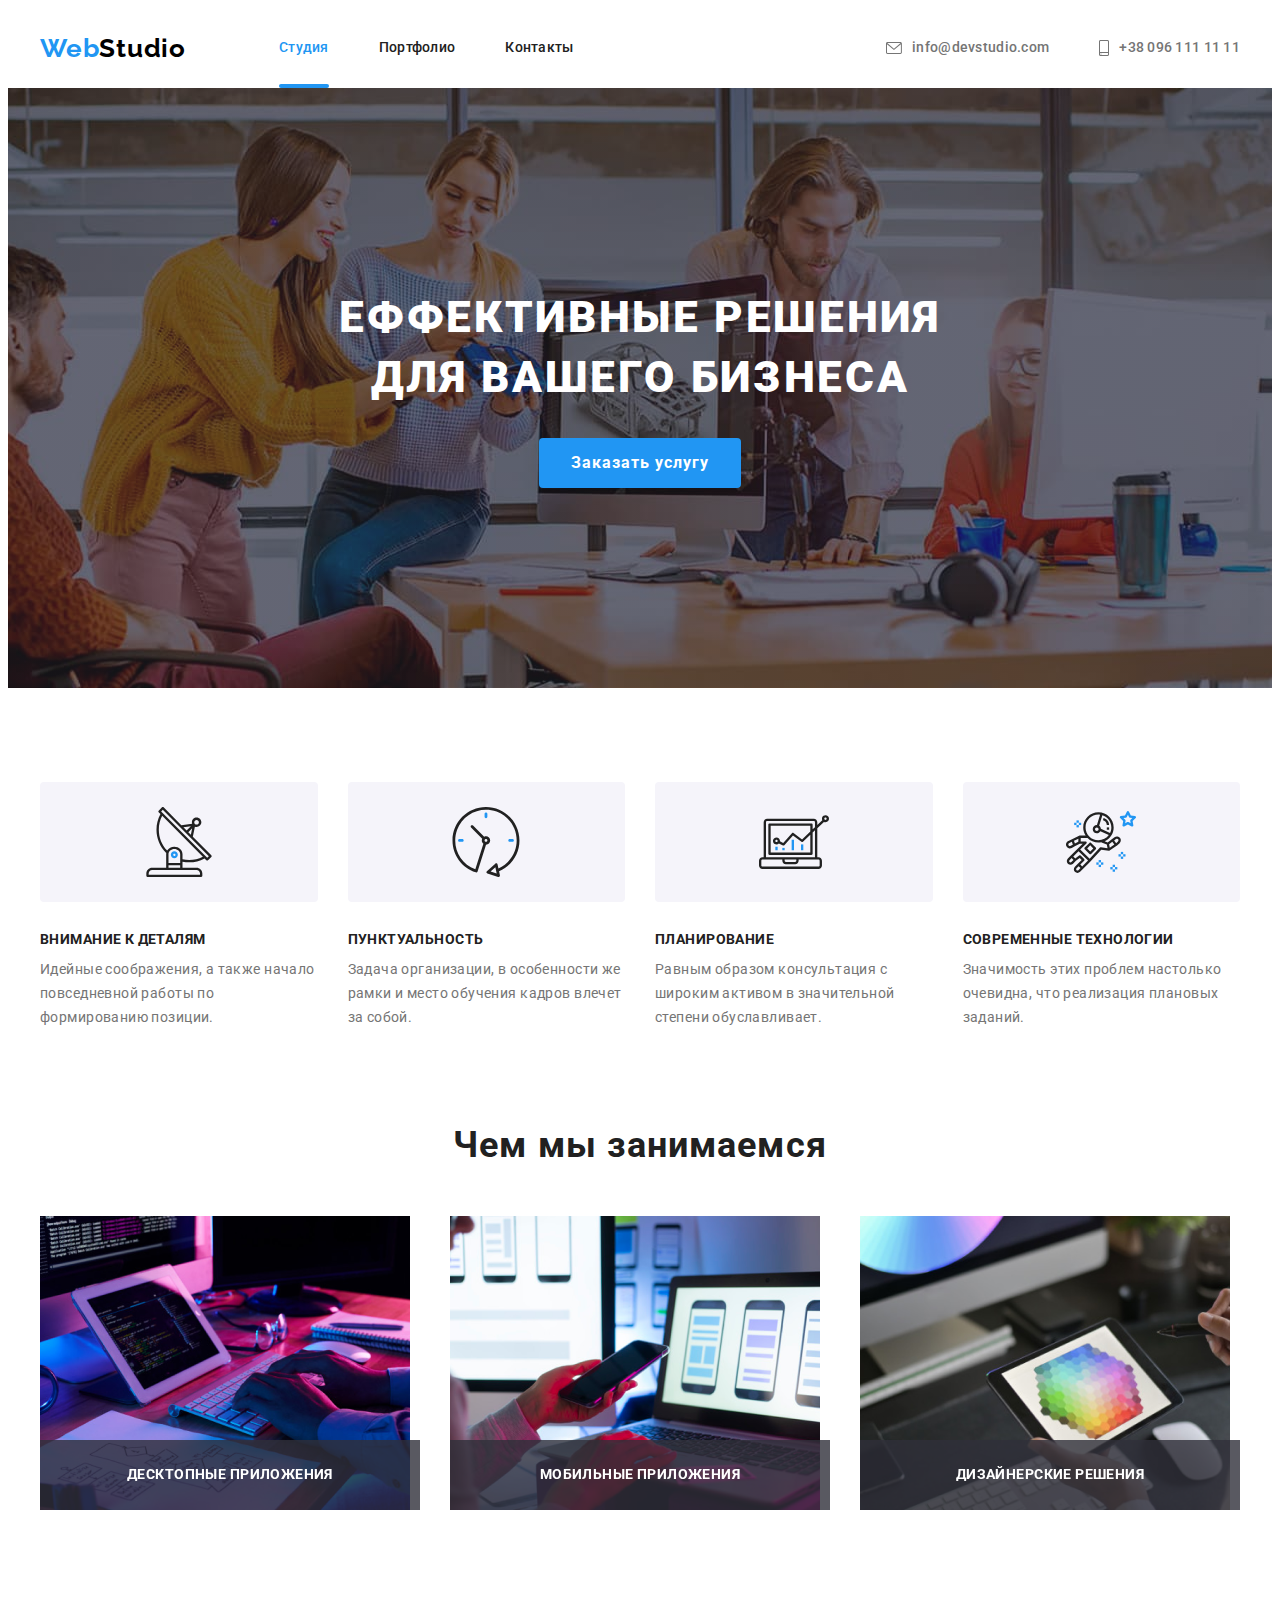
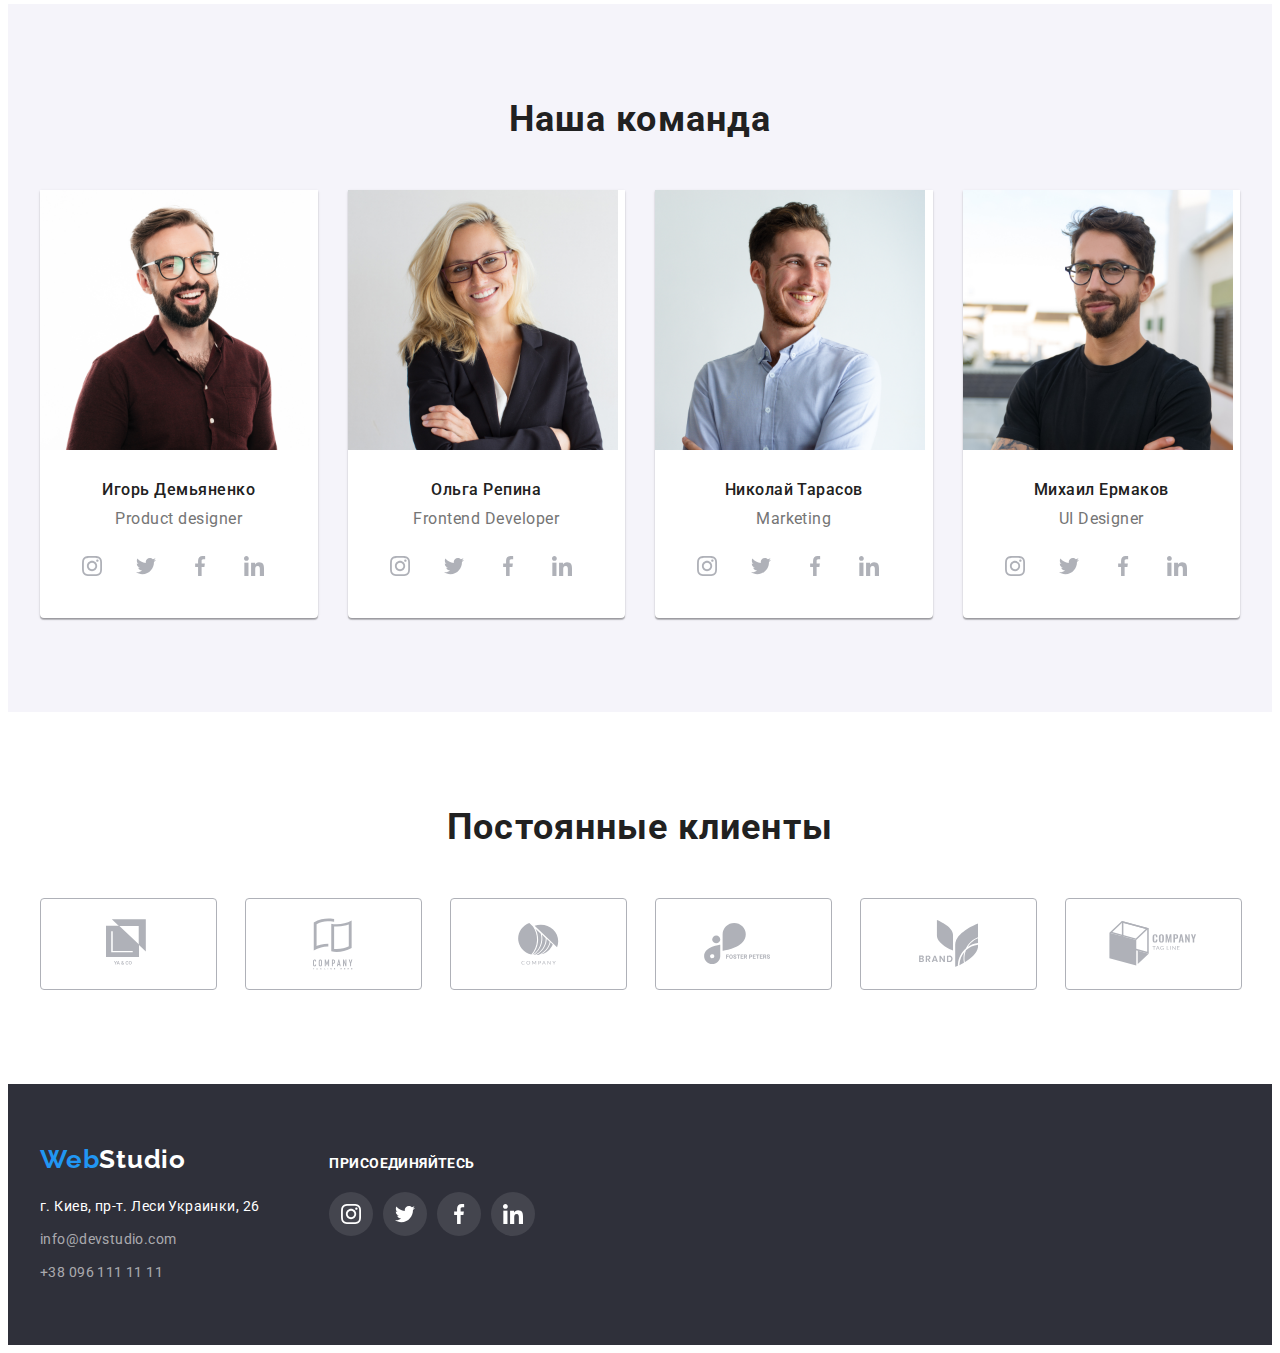
==== index.html @ b05e7754 "cloned HW5" ====
<!DOCTYPE html>
<html lang="ru">
<head>
    <meta charset="UTF-8">
    <meta http-equiv="X-UA-Compatible" content="IE=edge">
    <meta name="viewport" content="width=device-width, initial-scale=1.0">
    <link rel="preconnect" href="https://fonts.gstatic.com">
    <link href="https://fonts.googleapis.com/css2?family=Raleway:wght@700&family=Roboto:wght@400;500;700;900&display=swap"
        rel="stylesheet">
    <link rel="stylesheet" href="https://cdnjs.cloudflare.com/ajax/libs/modern-normalize/1.0.0/modern-normalize.css"
        integrity="sha512-Zx6MlUMKSVJoQ+83OwhdILe8cSEsCzfqThJd7J/VA2UrK6Ctj85p+xzqfyuNXE5B1k25uUdmJ2OzItbBy9GHAQ=="
        crossorigin="anonymous" />
    <link rel="stylesheet" href="./css/styles.css">
    <title>Веб-Студия</title>
</head>
<body>
  <!-- Header -->
    <header class="header">
        <div class="container">
            <nav class="navigation">
                <a class="logo-link logo-dark link" lang="en" href="#">
                    <span class="logo-accent">Web</span>Studio
                </a>
            
                <ul class="nav-list">
                    <li class="nav-item list">
                        <a class="navigation-link link-active current-page link" href="./index.html">Студия</a>
                    </li>
                    <li class="nav-item list">
                        <a class="navigation-link link" href="./portfolio.html">Портфолио</a>
                    </li>
                    <li class="nav-item list">
                        <a class="navigation-link link" href="./contacts.html">Контакты</a>
                    </li>
                </ul>
            </nav>
            <ul class="contact-list">
                <li class="contact-item envelope-icon list">
                    <a class="contact-link link" href="mailto:info@devstudio.com" lang="en">
                        <svg class="contact-icon" width="16" height="12">
                            <use href="./img/sprite.svg#icon-envelope"></use>
                        </svg>
                        info@devstudio.com</a>
                </li>
                <li class="contact-item phone-icon list">
                    <a class="contact-link link" href="tel:+380961111111">
                        <svg class="contact-icon" width="10" height="16">
                            <use href="./img/sprite.svg#icon-phone"></use>
                        </svg>
                        +38 096 111 11 11</a>
                </li>
            </ul>
        </div>

    </header>
    <main>
        <!-- Hero -->
        <section class="hero">
            <div class="container">
                <h1 class="hero-title">ЕФФЕКТИВНЫЕ РЕШЕНИЯ ДЛЯ ВАШЕГО БИЗНЕСА</h1>
                <button class="modal-btn" data-modal-open type="button">Заказать услугу</button>
                <div class="backdrop is-hidden" data-modal>
                    <div class="modal">
                        <button class="modal-close" data-modal-close>
                            <svg class="close-icon" width="18" height="18">
                                <use href="./img/sprite.svg#icon-close"></use>
                            </svg>
                        </button>
                    </div>
                </div>
            </div>
        </section>
        <!-- Advantages -->
        <section class="advantages section">
            <h2 class="visually-hidden">Преимущества</h2>
            <div class="container">
                <ul class="advantages-list">
                    <li class="advantages-item antenna-icon list">
                        <div class="adv-pic">
                            <svg class="adv-icon" width="70" height="70">
                                <use href="./img/sprite.svg#icon-antenna"></use>
                            </svg>
                        </div>
                        <h3 class="advantages-item-title">ВНИМАНИЕ К ДЕТАЛЯМ</h3>
                        <p class="advantages-text">Идейные соображения, а также начало повседневной работы по формированию позиции.
                        </p>
                    </li>
                    <li class="advantages-item clock-icon list">
                        <div class="adv-pic">
                            <svg class="adv-icon" width="70" height="70">
                                <use href="./img/sprite.svg#icon-clock"></use>
                            </svg>
                        </div>
                        <h3 class="advantages-item-title">ПУНКТУАЛЬНОСТЬ</h3>
                        <p class="advantages-text">Задача организации, в особенности же рамки и место обучения кадров влечет за собой.
                        </p>
                    </li>
                    <li class="advantages-item diagram-icon list">
                        <div class="adv-pic">
                            <svg class="adv-icon" width="70" height="70">
                                <use href="./img/sprite.svg#icon-diagram"></use>
                            </svg>
                        </div>
                        <h3 class="advantages-item-title">ПЛАНИРОВАНИЕ</h3>
                        <p class="advantages-text">Равным образом консультация с широким активом в значительной степени обуславливает.
                        </p>
                    </li>
                    <li class="advantages-item astronaut-icon list">
                        <div class="adv-pic">
                            <svg class="adv-icon" width="70" height="70">
                                <use href="./img/sprite.svg#icon-astronaut"></use>
                            </svg>
                        </div>
                        <h3 class="advantages-item-title">СОВРЕМЕННЫЕ ТЕХНОЛОГИИ</h3>
                        <p class="advantages-text">Значимость этих проблем настолько очевидна, что реализация плановых заданий.</p>
                    </li>
                </ul>
            </div>  
        </section>
        <!-- Examples -->
        <section class="examples section">
            <div class="container">
                <h2 class="examples-title">Чем мы занимаемся</h2>
                <ul class="examples-list">
                    <li class="examples-item list">
                        <img src="./img/studio/box1.jpg" alt="Человек работает за Ipad на деревяном столе с безпроводной клавиатурой" width="370" height="294">
                        <div class="examples-item-overlay">
                            <p class="ex-item-overlay-text">ДЕСКТОПНЫЕ ПРИЛОЖЕНИЯ</p>
                        </div>
                    </li>
                    <li class="examples-item list">
                        <img src="./img/studio/box2.jpg" alt="Девушка работает за ноутбуком со смартфоном в руках" width="370" height="294">
                        <div class="examples-item-overlay">
                            <p class="ex-item-overlay-text">МОБИЛЬНЫЕ ПРИЛОЖЕНИЯ</p>
                        </div>
                    </li>
                    <li class="examples-item list">
                        <img src="./img/studio/box3.jpg" alt="Девушка работает на планшете, на заднем фоне персональный компьютер" width="370" height="294">
                        <div class="examples-item-overlay">
                            <p class="ex-item-overlay-text">ДИЗАЙНЕРСКИЕ РЕШЕНИЯ</p>
                        </div>
                    </li>
            </ul>
            </div>
        </section>
        <!-- Team -->
        <section class="team section">
            <div class="container">
                <h2 class="team-title">Наша команда</h2>
                <ul class="team-list">
                    <li class="team-item list">
                        <img class="team-item-img" src="./img/studio/teamcard1.jpg" alt="Продукт дизайнер" width="270">
                        <div class="team-item-card">
                            <h3 class="team-card-name">Игорь Демьяненко</h3>
                            <p class="team-card-text">Product designer</p>
                            <ul class="social-hub list">
                                <li class="social-hub-thumb">
                                    <a class="social-hub-link link" href="#">
                                        <svg class="social-hub-icon" width="20" height="20">
                                            <use href="./img/sprite.svg#icon-instagram"></use>
                                        </svg>
                                    </a>
                                </li>
                                <li class="social-hub-thumb">
                                    <a class="social-hub-link link" href="#">
                                        <svg class="social-hub-icon" width="20" height="20">
                                            <use href="./img/sprite.svg#icon-twitter"></use>
                                        </svg>
                                    </a>
                                </li>
                                <li class="social-hub-thumb">
                                    <a class="social-hub-link link" href="#">
                                        <svg class="social-hub-icon" width="20" height="20">
                                            <use href="./img/sprite.svg#icon-facebook"></use>
                                        </svg>
                                    </a>
                                </li>
                                <li class="social-hub-thumb">
                                    <a class="social-hub-link link" href="#">
                                        <svg class="social-hub-icon" width="20" height="20">
                                            <use href="./img/sprite.svg#icon-linkedin"></use>
                                        </svg>
                                    </a>
                                </li>
                            </ul>
                        </div> 
                    </li>
                    <li class="team-item list">
                        <img class="team-item-img" src="./img/studio/teamcard2.jpg" alt="Frontend разработчик" width="270">
                        <div class="team-item-card">
                            <h3 class="team-card-name">Ольга Репина</h3>
                            <p class="team-card-text">Frontend Developer</p>
                            <ul class="social-hub list">
                                <li class="social-hub-thumb">
                                    <a class="social-hub-link link" href="#">
                                        <svg class="social-hub-icon" width="20" height="20">
                                            <use href="./img/sprite.svg#icon-instagram"></use>
                                        </svg>
                                    </a>
                                </li>
                                <li class="social-hub-thumb">
                                    <a class="social-hub-link link" href="#">
                                        <svg class="social-hub-icon" width="20" height="20">
                                            <use href="./img/sprite.svg#icon-twitter"></use>
                                        </svg>
                                    </a>
                                </li>
                                <li class="social-hub-thumb">
                                    <a class="social-hub-link link" href="#">
                                        <svg class="social-hub-icon" width="20" height="20">
                                            <use href="./img/sprite.svg#icon-facebook"></use>
                                        </svg>
                                    </a>
                                </li>
                                <li class="social-hub-thumb">
                                    <a class="social-hub-link link" href="#">
                                        <svg class="social-hub-icon" width="20" height="20">
                                            <use href="./img/sprite.svg#icon-linkedin"></use>
                                        </svg>
                                    </a>
                                </li>
                            </ul>
                        </div>
                    </li>
                    <li class="team-item list">
                        <img class="team-item-img" src="./img/studio/teamcard3.jpg" alt="Маркетинг специалист" width="270">
                        <div class="team-item-card">
                            <h3 class="team-card-name">Николай Тарасов</h3>
                            <p class="team-card-text">Marketing</p>
                            <ul class="social-hub list">
                                <li class="social-hub-thumb">
                                    <a class="social-hub-link link" href="#">
                                        <svg class="social-hub-icon" width="20" height="20">
                                            <use href="./img/sprite.svg#icon-instagram"></use>
                                        </svg>
                                    </a>
                                </li>
                                <li class="social-hub-thumb">
                                    <a class="social-hub-link link" href="#">
                                        <svg class="social-hub-icon" width="20" height="20">
                                            <use href="./img/sprite.svg#icon-twitter"></use>
                                        </svg>
                                    </a>
                                </li>
                                <li class="social-hub-thumb">
                                    <a class="social-hub-link link" href="#">
                                        <svg class="social-hub-icon" width="20" height="20">
                                            <use href="./img/sprite.svg#icon-facebook"></use>
                                        </svg>
                                    </a>
                                </li>
                                <li class="social-hub-thumb">
                                    <a class="social-hub-link link" href="#">
                                        <svg class="social-hub-icon" width="20" height="20">
                                            <use href="./img/sprite.svg#icon-linkedin"></use>
                                        </svg>
                                    </a>
                                </li>
                            </ul>
                        </div>
                    </li>
                    <li class="team-item list">
                        <img class="team-item-img" src="./img/studio/teamcard4.jpg" alt="Дизайнер пользовательского интерфейса" width="270">
                        <div class="team-item-card">
                            <h3 class="team-card-name">Михаил Ермаков</h3>
                            <p class="team-card-text">UI Designer</p>
                            <ul class="social-hub list">
                                <li class="social-hub-thumb">
                                    <a class="social-hub-link link" href="#">
                                        <svg class="social-hub-icon" width="20" height="20">
                                            <use href="./img/sprite.svg#icon-instagram"></use>
                                        </svg>
                                    </a>
                                </li>
                                <li class="social-hub-thumb">
                                    <a class="social-hub-link link" href="#">
                                        <svg class="social-hub-icon" width="20" height="20">
                                            <use href="./img/sprite.svg#icon-twitter"></use>
                                        </svg>
                                    </a>
                                </li>
                                <li class="social-hub-thumb">
                                    <a class="social-hub-link link" href="#">
                                        <svg class="social-hub-icon" width="20" height="20">
                                            <use href="./img/sprite.svg#icon-facebook"></use>
                                        </svg>
                                    </a>
                                </li>
                                <li class="social-hub-thumb">
                                    <a class="social-hub-link link" href="#">
                                        <svg class="social-hub-icon" width="20" height="20">
                                            <use href="./img/sprite.svg#icon-linkedin"></use>
                                        </svg>
                                    </a>
                                </li>
                            </ul>
                        </div>
                    </li>
                </ul>
            </div>
        </section>
    <!-- Regular Customers -->
        <section class="customers section">
            <div class="container">
                <h2 class="customers-title">Постоянные клиенты</h2>
                <ul class="customers-list list">
                    <li class="customers-list-item">
                        <a class="customers-link link" href="#">
                            <svg class="customer-icon" width="44" height="49">
                                <use href="./img/sprite.svg#icon-logo1"></use>
                            </svg>
                        </a>
                    </li>
                    <li class="customers-list-item">
                        <a class="customers-link link" href="#">
                            <svg class="customer-icon" width="40" height="52">
                                <use href="./img/sprite.svg#icon-logo2"></use>
                            </svg>
                        </a>
                    </li>
                    <li class="customers-list-item">
                        <a class="customers-link link" href="#">
                            <svg class="customer-icon" width="41" height="42">
                                <use href="./img/sprite.svg#icon-logo3"></use>
                            </svg>
                        </a>
                    </li>
                    <li class="customers-list-item">
                        <a class="customers-link link" href="#">
                            <svg class="customer-icon" width="79" height="42">
                                <use href="./img/sprite.svg#icon-logo4"></use>
                            </svg>
                        </a>
                    </li>
                    <li class="customers-list-item">
                        <a class="customers-link link" href="#">
                            <svg class="customer-icon" width="59" height="47">
                                <use href="./img/sprite.svg#icon-logo5"></use>
                            </svg>
                        </a>
                    </li>
                    <li class="customers-list-item">
                        <a class="customers-link link" href="#">
                            <svg class="customer-icon" width="88" height="45">
                                <use href="./img/sprite.svg#icon-logo6"></use>
                            </svg>
                        </a>
                    </li>
                </ul>
            </div>
        </section>
    </main>

    <!-- Footer -->
    <footer class="studio-footer">
        <div class="container">
            <div class="footer-address">
                <a class="logo-link logo-light link" lang="en" href="#">
                    <span class="logo-accent">Web</span>Studio
                </a>
                
                <address class="address">
                    <ul class="address-list">
                        <li class="address-list-item list">
                            <a class="address-link-maps link" href="https://goo.gl/maps/86rL7UWtYpAY7sxWA" target="_blank"
                                rel="noopener noreferrer nofollow">г. Киев, пр-т. Леси Украинки, 26</a>
                        </li>
                        <li class="address-list-item list">
                            <a class="address-link link" href="mailto:info@devstudio.com" lang="en">info@devstudio.com</a>
                        </li>
                        <li class="address-list-item list">
                            <a class="address-link link" href="tel:+380961111111">+38 096 111 11 11</a>
                        </li>
                    </ul>
                </address>
            </div>
            <div class="subscription">
                <p class="subscription-text">ПРИСОЕДИНЯЙТЕСЬ</p>
                <ul class="subscription-list list">
                    <li class="subscription-list-item">
                        <a class="subscription-item link" href="#">
                            <svg class="item-icon" width="20" height="20">
                            <use href="./img/sprite.svg#icon-instagram"></use>
                        </svg>
                        </a>
                    </li>
                    <li class="subscription-list-item">
                        <a class="subscription-item link" href="#">
                            <svg class="item-icon" width="20" height="20">
                            <use href="./img/sprite.svg#icon-twitter"></use>
                        </svg>
                        </a>
                    </li>
                    <li class="subscription-list-item">
                        <a class="subscription-item link" href="#">
                            <svg class="item-icon" width="20" height="20">
                            <use href="./img/sprite.svg#icon-facebook"></use>
                        </svg>
                        </a>
                    </li>
                    <li class="subscription-list-item">
                        <a class="subscription-item link" href="#">
                            <svg class="item-icon" width="20" height="20">
                            <use href="./img/sprite.svg#icon-linkedin"></use>
                        </svg>
                        </a>
                    </li>
                </ul>
            </div>
        </div>
    </footer>
    <script src="./js/modal.js"></script>
</body>
</html>
---- css/styles.css ----
:root {
  --main-font: "Roboto", sans-serif;
  --secondary-font: "Raleway", sans-serif;
  --accent-color: #2196f3;
  --secondary-text-color: #757575;
  --main-font-color: #212121;
  --background-color: #2f303a;
  --white-color: #ffffff;
  --portfolio-btn-color: #f5f4fa;
  --black-color: #000000;
  --customers-icon-color: #afb1b8;
  --transition-function: cubic-bezier(0.4, 0, 0.2, 1);
  --transition-duration: 250ms;
}

h1,
h2,
h3,
h4,
h5,
h6,
p {
  margin: 0;
}

ul,
ol {
  margin: 0;
  padding: 0;
}

img {
  display: block;
}

body {
  font-family: var(--main-font);
}

.link {
  text-decoration: none;
}

.list {
  padding: 0;
  margin: 0;
  list-style: none;
}

.address {
  font-style: normal;
}

.visually-hidden {
  position: absolute !important;
  clip: rect(1px 1px 1px 1px); /* IE6 IE7 */
  clip: rect(1px 1px 1px 1px);
  padding: 0 !important;
  border: 0 !important;
  height: 1px !important;
  width: 1px !important;
  overflow: hidden;
}

.container {
  width: 1200px;
  margin: 0 auto;
  padding-left: 15px;
  padding-right: 15px;
}

.section {
  padding-top: 94px;
  padding-bottom: 94px;
}

.logo-accent {
  color: var(--accent-color);
}

/* =====================HEADER================= */

.header .container {
  display: flex;
  align-items: center;
}

.logo-link {
  font-family: var(--secondary-font);
  font-weight: 700;
  font-size: 26px;
  line-height: 1.19;
  letter-spacing: 0.03em;
}

.logo-dark {
  color: var(--black-color);
}

/* NAVIGATION BLOCK */

.nav-item {
  position: relative;
}

.current-page::after {
  content: "";
  position: absolute;
  display: block;
  width: 100%;
  height: 4px;
  bottom: 0;
  left: 0;
  border-radius: 2px;
  background: var(--accent-color);
}

.nav-list {
  display: flex;
  margin-left: 93px;
}

.nav-list .nav-item:not(:last-child) {
  margin-right: 50px;
}

/* Repeta old-school style */

/* .nav-list .nav-item + .nav-item {
  margin-left: 50px;
} */

.navigation {
  display: flex;
  align-items: center;
}

.navigation-link {
  display: block;
  padding-top: 32px;
  padding-bottom: 32px;

  color: var(--main-font-color);
  font-weight: 500;
  font-size: 14px;
  line-height: 1.14;
  letter-spacing: 0.02em;

  transition: color var(--transition-duration) var(--transition-function);
}

.navigation-link:hover,
.navigation-link:focus {
  color: var(--accent-color);
}

/* EXPERIMENTAL FEATURES, DON'T COUNT THEM IN */

.navigation-link::before {
  content: "";
  position: absolute;
  left: 0;
  bottom: 0;
  display: block;
  width: 100%;
  height: 4px;
  border-radius: 2px;
  background-color: var(--accent-color);
  opacity: 0;
  transform: scaleX(0);
  transition: transform var(--transition-duration) var(--transition-function),
    opacity var(--transition-duration) var(--transition-function);
}

.navigation-link:hover::before {
  opacity: 1;
  transform: scaleX(1);
}

/* CONTACT BLOCK */

.contact-list {
  display: flex;
  align-items: center;
  margin-left: auto;
}

.contact-list .contact-item:not(:last-child) {
  margin-right: 50px;
}

.contact-icon {
  margin-right: 10px;
  fill: currentColor;
}

/* .contact-item::before {
  display: block;
  content: "";
  height: 16px;
  background-size: auto auto;
  background-repeat: no-repeat;
  background-position: center;
}

.envelope-icon::before {
  background-image: url(../img/portfolio/icons/envelope.svg);
}

.phone-icon::before {
  background-image: url(../img/portfolio/icons/phone.svg);
} */

/* .contact-list .contact-item + .contact-item {
  margin-left: 50px;
} */

.contact-link {
  display: inline-flex;
  align-items: center;
  padding-top: 32px;
  padding-bottom: 32px;

  font-weight: 500;
  font-size: 14px;
  line-height: 1.14;
  letter-spacing: 0.02em;
  color: var(--secondary-text-color);

  transition: color var(--transition-duration) var(--transition-function);
}

.contact-link:hover,
.contact-link:focus,
.contact-icon:hover,
.contact-icon:focus {
  color: var(--accent-color);
}

.link-active {
  color: var(--accent-color);
}

/* =================END HEADER================ */

/* ================HERO====================== */

.hero {
  max-width: 1600px;
  background-color: var(--background-color);
  background-image: linear-gradient(
      to right,
      rgba(47, 48, 58, 0.4),
      rgba(47, 48, 58, 0.4)
    ),
    url(../img/portfolio/hero-bg.jpg);
  background-repeat: no-repeat;
  background-position: center;
  background-size: cover;
  padding-top: 200px;
  padding-bottom: 200px;
  margin: 0 auto;
}

.hero-title {
  max-width: 696px;
  margin: 0 auto 30px;
  font-family: var(--main-font);
  color: var(--white-color);
  font-weight: 900;
  font-size: 44px;
  line-height: 1.36;
  text-align: center;
  letter-spacing: 0.06em;
  text-transform: uppercase;
}

.modal-btn {
  display: flex;
  margin: 0 auto;
  padding: 10px 32px;
  align-items: center;
  text-align: center;
  min-width: 200px;
  background-color: var(--accent-color);
  border-style: none;
  border-radius: 4px;
  box-shadow: 0px 4px 4px rgba(0, 0, 0, 0.15);

  font-family: var(--main-font);
  color: var(--white-color);
  font-weight: 700;
  font-size: 16px;
  line-height: 1.88;
  letter-spacing: 0.06em;

  transition: background-color var(--transition-duration)
    var(--transition-function);
}

.modal-btn:hover,
.modal-btn:focus {
  cursor: pointer;
  background-color: #188ce8;
  color: var(--white-color);
  box-shadow: 0px 3px 1px rgba(0, 0, 0, 0.1), 0px 1px 2px rgba(0, 0, 0, 0.08),
    0px 2px 2px rgba(0, 0, 0, 0.12);
}

.backdrop {
  position: fixed;
  top: 0;
  left: 0;
  width: 100%;
  height: 100%;
  background: rgba(0, 0, 0, 0.2);
  opacity: 1;
  transition: opacity var(--transition-duration) var(--transition-function);
}

.backdrop.is-hidden {
  opacity: 0;
  pointer-events: none;
}

.backdrop.is-hidden .modal {
  transform: translate(-50%, -50%) scale(0.7);
  transition: transform var(--transition-duration) var(--transition-function);
}

.modal {
  position: absolute;
  top: 50%;
  left: 50%;
  transform: translate(-50%, -50%) scale(1);
  transition: transform var(--transition-duration) var(--transition-function);
  width: 528px;
  height: 581px;
  background-color: var(--white-color);
  border: 1px solid var(--black-color);
  box-shadow: 0px 1px 3px rgba(0, 0, 0, 0.12), 0px 1px 1px rgba(0, 0, 0, 0.14),
    0px 2px 1px rgba(0, 0, 0, 0.2);
  border-radius: 4px;
}

.modal-close {
  position: absolute;
  display: flex;
  justify-content: center;
  align-items: center;
  margin: 0;
  padding: 6px;
  top: 8px;
  right: 8px;
  border-radius: 50%;
  outline: none;
  cursor: pointer;
  border: 1px solid rgba(0, 0, 0, 0.1);
  background-color: var(--white-color);
}

/* =================END HERO================== */

/* =================ADVANTAGES=================== */

.advantages {
  padding-bottom: 0px;
}

.advantages-list {
  display: flex;
  margin-left: -30px;
  margin-top: -30px;
}

/* .advantages-item::before {
  display: block;
  content: "";
  height: 120px;
  background-size: auto auto;
  background-repeat: no-repeat;
  background-position: center;
  border-radius: 4px;
  background-color: var(--portfolio-btn-color);
}

.antenna-icon::before {
  background-image: url(../img/portfolio/icons/antenna.svg);
}

.clock-icon::before {
  background-image: url(../img/portfolio/icons/clock.svg);
}

.diagram-icon::before {
  background-image: url(../img/portfolio/icons/diagram.svg);
}

.astronaut-icon::before {
  background-image: url(../img/portfolio/icons/astronaut.svg);
} */

.advantages-item {
  flex-basis: calc(100% / 4 - 30px);
  margin-left: 30px;
  margin-top: 30px;
}

.adv-pic {
  display: flex;
  justify-content: center;
  align-items: center;
  height: 120px;
  border-radius: 4px;
  margin-bottom: 30px;
  background-color: var(--portfolio-btn-color);
}

.advantages-item-title {
  margin-bottom: 10px;
  margin-top: 30px;
  font-family: var(--main-font);
  font-weight: 700;
  font-size: 14px;
  line-height: 1.14;
  letter-spacing: 0.03em;
  text-transform: uppercase;
  color: var(--main-font-color);
}

.advantages-text {
  font-family: var(--main-font);
  font-weight: 400;
  font-size: 14px;
  line-height: 1.71;
  letter-spacing: 0.03em;
  color: var(--secondary-text-color);
}

/* ===============END ADVANTAGES=================== */

/* ===================EXAMPLES========================= */

.examples-title {
  margin-bottom: 50px;
  font-family: var(--main-font);
  font-weight: 700;
  font-size: 36px;
  line-height: 1.17;
  text-align: center;
  letter-spacing: 0.03em;
  color: var(--main-font-color);
}

.examples-list {
  display: flex;
  flex-wrap: wrap;
  margin-left: -30px;
  margin-top: -30px;
}

.examples-item {
  position: relative;
  flex-basis: calc(100% / 3 - 30px);
  margin-left: 30px;
  margin-top: 30px;
}

.examples-item-overlay {
  position: absolute;
  display: inline-flex;
  align-items: center;
  justify-content: center;
  bottom: 0;
  width: 100%;
  height: 70px;
  background-color: rgba(47, 48, 58, 0.8);
  color: var(--white-color);
  font-weight: 700;
  font-size: 14px;
  line-height: 1.16;
  letter-spacing: 0.03em;
  text-transform: uppercase;
}

/* ================END EXAMPLES========================= */

/* =================TEAM============================= */

.team {
  background-color: var(--portfolio-btn-color);
}

.team-title {
  margin-bottom: 50px;
  font-family: var(--main-font);
  font-weight: 700;
  font-size: 36px;
  line-height: 1.17;
  text-align: center;
  letter-spacing: 0.03em;
  color: var(--main-font-color);
}

.team-list {
  display: flex;
  flex-wrap: wrap;
  margin-left: -30px;
}

.team-item {
  flex-basis: calc(100% / 4 - 30px);
  margin-left: 30px;
  background-color: var(--white-color);
  box-shadow: 0px 1px 3px rgba(0, 0, 0, 0.12), 0px 1px 1px rgba(0, 0, 0, 0.14),
    0px 2px 1px rgba(0, 0, 0, 0.2);
  border-radius: 0px 0px 4px 4px;
}

.team-item-card {
  padding: 30px;
}

.team-card-name {
  margin-bottom: 10px;
  font-family: var(--main-font);
  font-weight: 500;
  font-size: 16px;
  line-height: 1.19;
  text-align: center;
  letter-spacing: 0.03em;
  color: var(--main-font-color);
}

.team-card-text {
  font-family: var(--main-font);
  font-weight: 400;
  font-size: 16px;
  line-height: 1.19;
  text-align: center;
  letter-spacing: 0.03em;
  color: var(--secondary-text-color);
}

.social-hub {
  display: flex;
  margin-top: 16px;
}

.social-hub-thumb:not(:last-child) {
  margin-right: 10px;
}

.social-hub-link {
  display: inline-flex;
  width: 44px;
  height: 44px;
  border-radius: 50%;
  color: var(--customers-icon-color);
  justify-content: center;
  align-items: center;

  transition: background-color var(--transition-duration)
      var(--transition-function),
    color var(--transition-duration) var(--transition-function);
}

.social-hub-link:hover,
.social-hub-link:focus {
  background-color: var(--accent-color);
  color: var(--white-color);
}

.social-hub-thumb .social-hub-link {
  fill: currentColor;
}

/* ============================END TEAM============================== */

/* ===========================CUSTOMERS================================ */
.customers-title {
  margin-bottom: 50px;
  font-family: var(--main-font);
  font-weight: 700;
  font-size: 36px;
  line-height: 1.17;
  text-align: center;
  letter-spacing: 0.03em;
  color: var(--main-font-color);
}

.customers-list {
  display: flex;
  align-items: center;
  margin-left: -30px;
}

.customers-list-item {
  flex-basis: calc(100% / 6 - 30px);
  margin-left: 30px;
}

.customers-link {
  display: inline-flex;
  justify-content: center;
  align-items: center;
  width: 100%;
  height: 90px;
  border-radius: 4px;
  color: var(--customers-icon-color);
  border: 1px solid var(--customers-icon-color);

  transition: color var(--transition-duration) var(--transition-function),
    border-color var(--transition-duration) var(--transition-function);
}

.customers-link:hover,
.customers-link:focus,
.customer-icon:hover,
.customer-icon:focus {
  border-color: var(--accent-color);
  color: var(--accent-color);
}

.customer-icon {
  fill: currentColor;
}

/* ========================END CUSTOMERS================================ */

/* ==========================STUDIO FOOTER=========================== */

.studio-footer {
  padding-top: 60px;
  padding-bottom: 60px;
  background-color: var(--background-color);
}

.studio-footer .container {
  display: flex;
  align-items: baseline;
}

.logo-light {
  color: var(--white-color);
}

.address {
  margin-top: 20px;
}

.address-list-item:not(:last-child) {
  margin-bottom: 9px;
}

.address-link-maps {
  font-family: var(--main-font);
  font-weight: 400;
  font-size: 14px;
  line-height: 1.71;
  letter-spacing: 0.03em;
  color: var(--white-color);

  transition: color var(--transition-duration) var(--transition-function);
}

.address-link {
  font-family: var(--main-font);
  font-weight: 400;
  font-size: 14px;
  line-height: 1.71;
  letter-spacing: 0.03em;
  color: rgba(255, 255, 255, 0.6);

  transition: color var(--transition-duration) var(--transition-function);
}

.address-link:hover,
.address-link:focus,
.address-link-maps:hover,
.address-link-maps:focus {
  color: var(--accent-color);
}

/* =========================SUBSCRIPTION============================ */

.subscription {
  margin-left: 70px;
}

.subscription-text {
  margin-bottom: 20px;
  font-family: var(--main-font);
  font-weight: 700;
  font-size: 14px;
  line-height: 1.14;
  letter-spacing: 0.03em;
  text-transform: uppercase;
  color: var(--white-color);
}

.subscription-list {
  display: flex;
}

.subscription-list-item:not(:last-child) {
  margin-right: 10px;
}

.subscription-item {
  display: inline-flex;
  width: 44px;
  height: 44px;
  border-radius: 50%;
  color: var(--customers-icon-color);
  justify-content: center;
  align-items: center;
  background: rgba(255, 255, 255, 0.1);

  transition: background-color var(--transition-duration)
    var(--transition-function);
}

.subscription-item:hover,
.subscription-item:focus {
  background-color: var(--accent-color);
  color: var(--white-color);
}

.item-icon {
  fill: var(--white-color);
}
/* ========================END STUDIO FOOTER========================== */

/* +++++++++++++++++++++++++++PORTFOLIO++++++++++++++++++++++++++++++ */

/* =============================PORTFOLIO-HEADER===================== */

.portfolio-header {
  border-bottom: 1px solid #ececec;
}

.portfolio-menu .container {
  padding-top: 94px;
  padding-bottom: 94px;
}

/* =======================FILTER BUTTONS============================= */

.filter-button {
  background-color: var(--portfolio-btn-color);
  font-weight: 500;
  font-size: 16px;
  line-height: 1.63;
  text-align: center;
  letter-spacing: 0.03em;
  cursor: pointer;
  border-radius: 4px;
  padding: 6px 22px;
  border-style: none;

  transition: color var(--transition-duration) var(--transition-function),
    background-color var(--transition-duration) var(--transition-function),
    box-shadow var(--transition-duration) var(--transition-function);
}

.filter-button:hover,
.filter-button:focus,
.filter-button:active {
  background-color: var(--accent-color);
  color: var(--white-color);
  box-shadow: 0px 2px 2px rgba(0, 0, 0, 0.12);
}

.filter-button-list {
  display: flex;
  justify-content: center;
  margin-bottom: 50px;
}

.filter-button-item:not(:last-child) {
  margin-right: 8px;
}

/* ==============================END FILTER BUTTONS========================= */

/* =============================CARD LIST================================= */

.cards {
  display: flex;
  flex-wrap: wrap;
  margin-left: -30px;
  margin-top: -30px;
}

.portfolio-card-list {
  flex-basis: calc(100% / 3 - 30px);
  margin-left: 30px;
  margin-top: 30px;

  transition: box-shadow var(--transition-duration) var(--transition-function);
}

.portfolio-card-list:hover,
.portfolio-card-list:focus {
  box-shadow: 0px 1px 1px rgba(0, 0, 0, 0.12), 0px 4px 4px rgba(0, 0, 0, 0.06),
    1px 4px 6px rgba(0, 0, 0, 0.16);
}

.card-overlay {
  position: relative;
  overflow: hidden;
}

.overlay-text {
  position: absolute;
  top: 100%;
  left: 0;
  width: 100%;
  height: 100%;
  padding: 63px 24px;
  font-family: var(--main-font);
  font-weight: 400;
  font-size: 18px;
  line-height: 1.5;
  letter-spacing: 0.03em;
  color: var(--white-color);
  background-color: rgba(33, 150, 243, 0.9);
  opacity: 0;

  transition: opacity var(--transition-duration) var(--transition-function),
    transform var(--transition-duration) var(--transition-function);
}

.portfolio-card-list:hover .overlay-text,
.portfolio-card-list:focus .overlay-text {
  transform: translateY(-100%);
  opacity: 1;
}

.portfolio-card-title {
  font-family: var(--main-font);
  color: var(--main-font-color);
  font-weight: 700;
  font-size: 18px;
  line-height: 2;
  letter-spacing: 0.06em;
  margin-bottom: 4px;
}

.portfolio-card-description {
  font-family: var(--main-font);
  font-weight: 400;
  font-size: 16px;
  line-height: 1.87;
  letter-spacing: 0.03em;
  color: var(--secondary-text-color);
}

.portfolio-card-content {
  padding: 20px 24px;
  border: 1px solid #eeeeee;
  border-top: none;
}

/* =========================END CARD LIST=============================== */

/* =======================PORTFOLIO FOOTER=============================== */

.portfolio-footer {
  padding-top: 60px;
  padding-bottom: 60px;
  background-color: var(--background-color);
}

.portfolio-footer .container {
  display: flex;
  align-items: baseline;
}
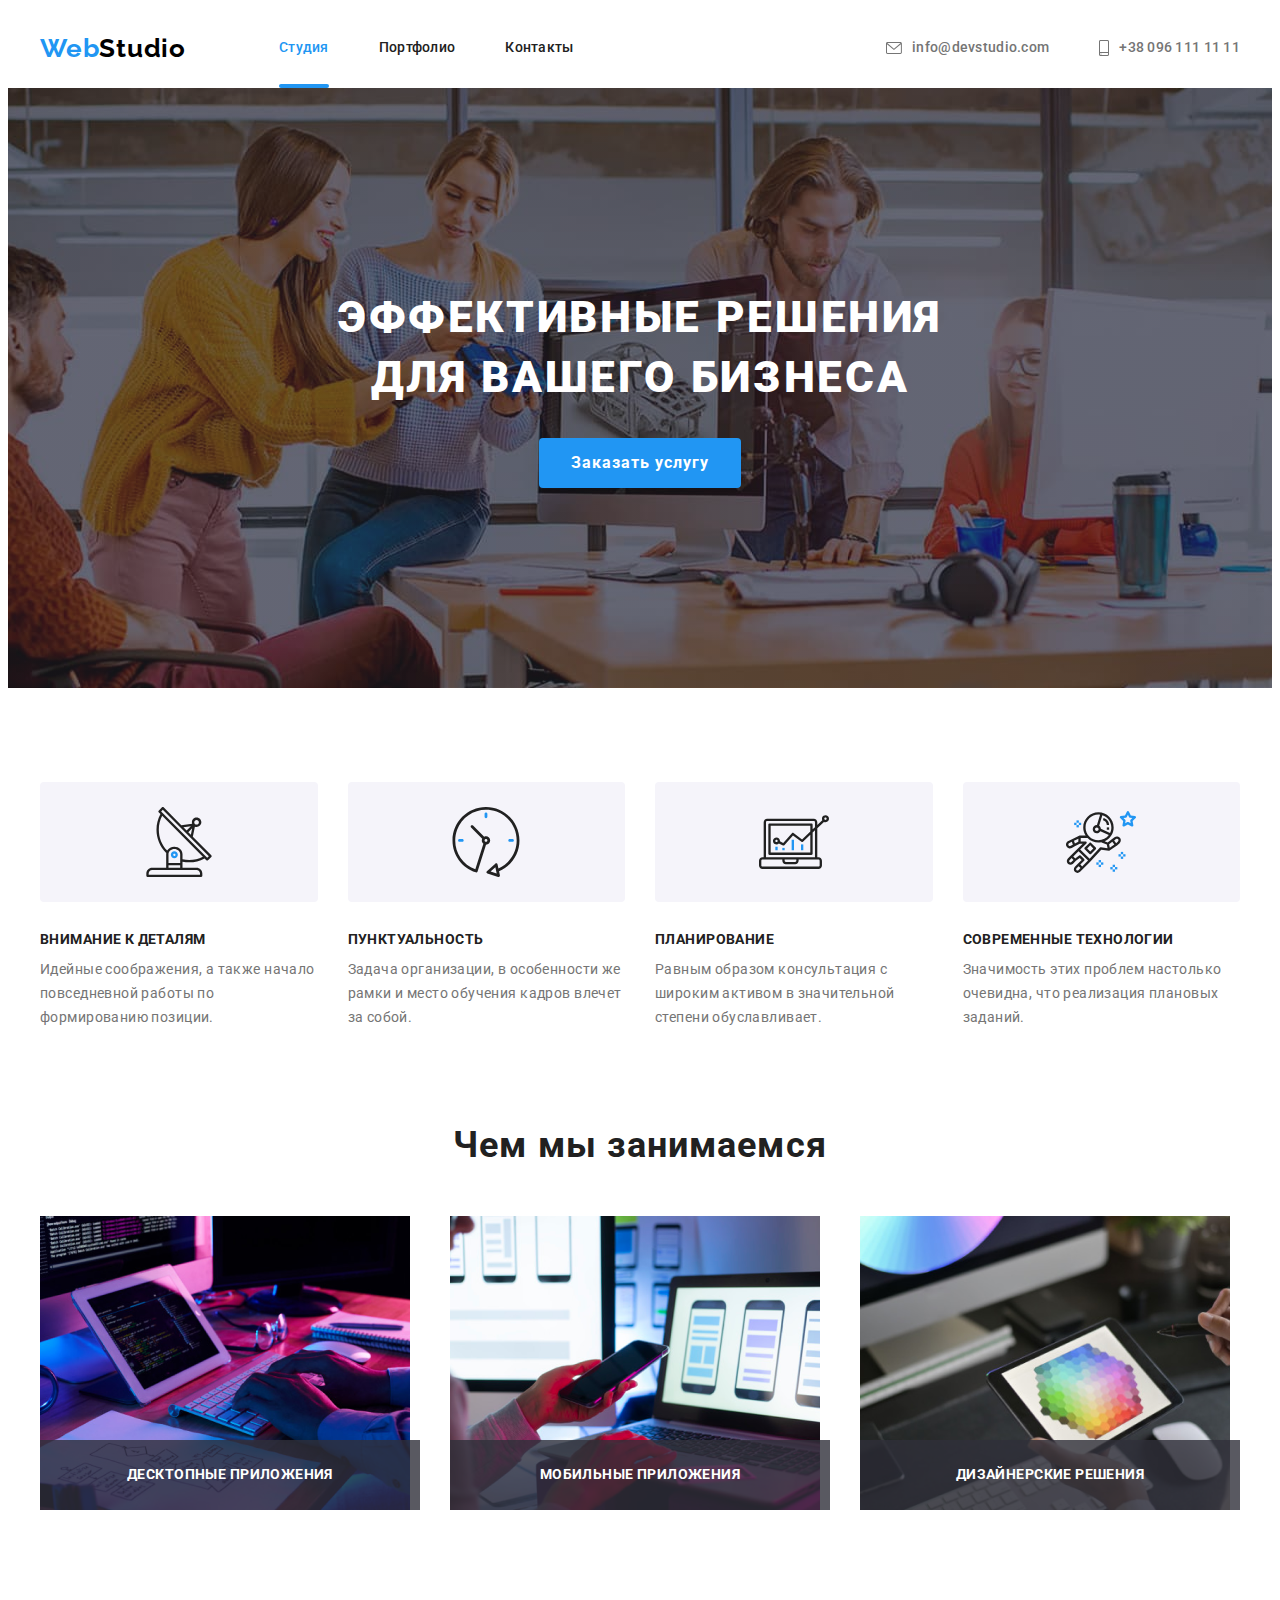
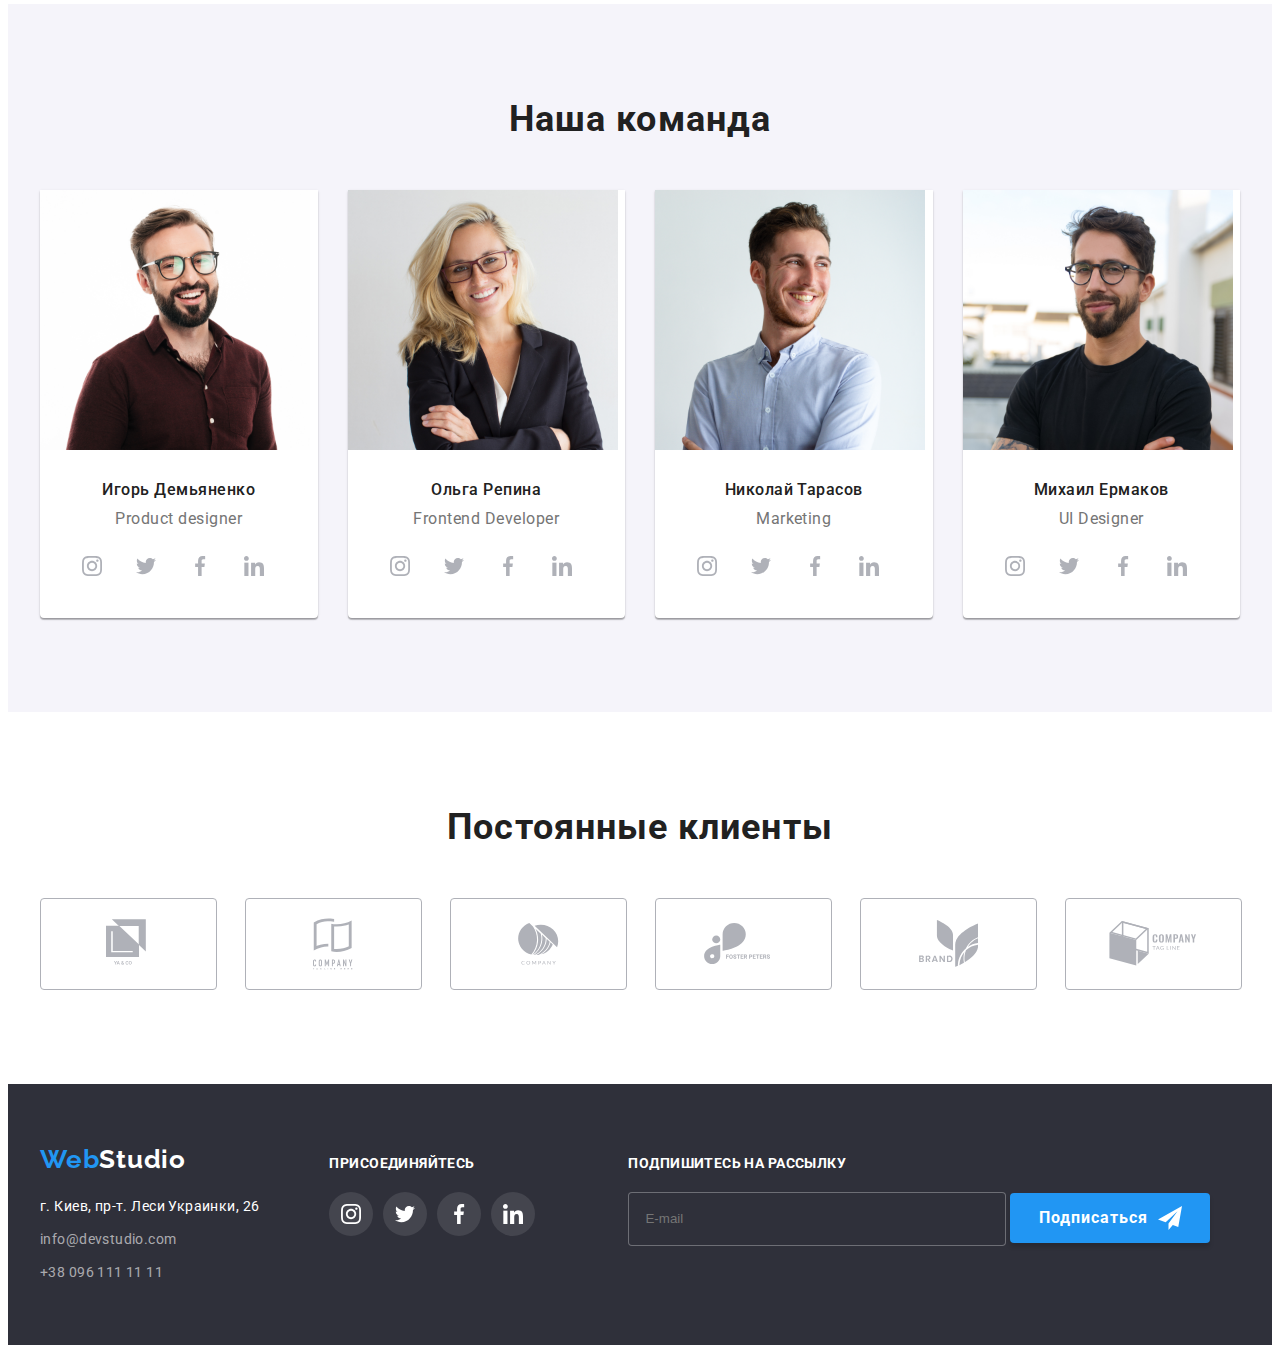
==== commit ca76915e: "merge work from drafts" ====
--- a/index.html
+++ b/index.html
@@ -10,6 +10,7 @@
     <link rel="stylesheet" href="https://cdnjs.cloudflare.com/ajax/libs/modern-normalize/1.0.0/modern-normalize.css"
         integrity="sha512-Zx6MlUMKSVJoQ+83OwhdILe8cSEsCzfqThJd7J/VA2UrK6Ctj85p+xzqfyuNXE5B1k25uUdmJ2OzItbBy9GHAQ=="
         crossorigin="anonymous" />
+    <link rel="stylesheet" href="https://cdnjs.cloudflare.com/ajax/libs/animate.css/4.1.1/animate.min.css" />
     <link rel="stylesheet" href="./css/styles.css">
     <title>Веб-Студия</title>
 </head>
@@ -18,32 +19,32 @@
     <header class="header">
         <div class="container">
             <nav class="navigation">
-                <a class="logo-link logo-dark link" lang="en" href="#">
+                <a class="logo-link logo-dark link animate__fadeInDown" lang="en" href="#">
                     <span class="logo-accent">Web</span>Studio
                 </a>
             
                 <ul class="nav-list">
                     <li class="nav-item list">
-                        <a class="navigation-link link-active current-page link" href="./index.html">Студия</a>
+                        <a class="navigation-link link-active current-page link animate__fadeInDown" href="./index.html">Студия</a>
                     </li>
                     <li class="nav-item list">
-                        <a class="navigation-link link" href="./portfolio.html">Портфолио</a>
+                        <a class="navigation-link link animate__fadeInDown" href="./portfolio.html">Портфолио</a>
                     </li>
                     <li class="nav-item list">
-                        <a class="navigation-link link" href="./contacts.html">Контакты</a>
+                        <a class="navigation-link link animate__fadeInDown" href="./contacts.html">Контакты</a>
                     </li>
                 </ul>
             </nav>
             <ul class="contact-list">
                 <li class="contact-item envelope-icon list">
-                    <a class="contact-link link" href="mailto:info@devstudio.com" lang="en">
+                    <a class="contact-link link animate__fadeInDown" href="mailto:info@devstudio.com" lang="en">
                         <svg class="contact-icon" width="16" height="12">
                             <use href="./img/sprite.svg#icon-envelope"></use>
                         </svg>
                         info@devstudio.com</a>
                 </li>
                 <li class="contact-item phone-icon list">
-                    <a class="contact-link link" href="tel:+380961111111">
+                    <a class="contact-link link animate__fadeInDown" href="tel:+380961111111">
                         <svg class="contact-icon" width="10" height="16">
                             <use href="./img/sprite.svg#icon-phone"></use>
                         </svg>
@@ -57,17 +58,8 @@
         <!-- Hero -->
         <section class="hero">
             <div class="container">
-                <h1 class="hero-title">ЕФФЕКТИВНЫЕ РЕШЕНИЯ ДЛЯ ВАШЕГО БИЗНЕСА</h1>
+                <h1 class="hero-title">ЭФФЕКТИВНЫЕ РЕШЕНИЯ ДЛЯ ВАШЕГО БИЗНЕСА</h1>
                 <button class="modal-btn" data-modal-open type="button">Заказать услугу</button>
-                <div class="backdrop is-hidden" data-modal>
-                    <div class="modal">
-                        <button class="modal-close" data-modal-close>
-                            <svg class="close-icon" width="18" height="18">
-                                <use href="./img/sprite.svg#icon-close"></use>
-                            </svg>
-                        </button>
-                    </div>
-                </div>
             </div>
         </section>
         <!-- Advantages -->
@@ -407,8 +399,66 @@
                     </li>
                 </ul>
             </div>
+            <div class="mail-subs">
+                <p class="form-label">ПОДПИШИТЕСЬ НА РАССЫЛКУ<p>
+                <form class="form" autocomplete="off">
+                    <input type="mail" class="form-input" name="mail" id="mail" placeholder="E-mail"/>
+                        <button type="submit" class="subs-btn">Подписаться
+                            <svg class="subs-icon" width="24" height="24">
+                                <use href="./img/sprite.svg#icon-subscribe"></use>
+                            </svg>
+                        </button>
+                </form>
+            </div>
         </div>
     </footer>
+    <!-- Modal Window -->
+    <div class="backdrop is-hidden" data-modal>
+        <div class="modal">
+            <button class="modal-close" data-modal-close>
+                <svg class="close-icon" width="18" height="18">
+                    <use href="./img/sprite.svg#icon-close"></use>
+                </svg>
+            </button>
+            <b class="modal-title">Оставьте свои данные, мы вам перезвоним</b>
+            <form class="modal-form">
+                <div class="modal-content">
+                    <label for="name" class="modal-form-label">Имя</label>
+                    <input type="text" class="modal-form-input" name="name" id="name" placeholder=" " />
+                    <svg class="modal-form-icon" width="18" height="18">
+                        <use href="./img/sprite.svg#icon-name"></use>
+                    </svg>
+                </div>
+                <div class="modal-content">
+                    <label for="tel" class="modal-form-label">Телефон</label>
+                    <input type="tel" class="modal-form-input" name="tel" id="tel" placeholder=" " />
+                    <svg class="modal-form-icon" width="18" height="18">
+                        <use href="./img/sprite.svg#icon-tel"></use>
+                    </svg>
+                </div>
+                <div class="modal-content">
+                    <label for="email" class="modal-form-label">Почта</label>
+                    <input type="email" class="modal-form-input" name="email" id="email" placeholder=" " />
+                    <svg class="modal-form-icon" width="18" height="18">
+                        <use href="./img/sprite.svg#icon-email"></use>
+                    </svg>
+                </div>
+                <div class="modal-content">
+                    <label for="comment" class="modal-form-label">Комментарий</label>
+                    <textarea name="comment" id="comment" placeholder="Введите текст" class="modal-comment"></textarea>
+                </div>
+                <label class="modal-form-checkbox">
+                    <input type="checkbox" name="agreement" value="agree" class="modal-checkbox" />
+                    <svg class="checkbox-icon" width="16" height="15">
+                        <use href="./img/sprite.svg#icon-check"></use>
+                    </svg>
+                    <span>Соглашаюсь с рассылкой и принимаю</span>
+                    <a class="agreement-link" href="#">Условия договора</a>
+                </label>
+            <button type="submit" class="agr-btn">Отправить</button>
+        </form>
+        </div>
+    </div>
     <script src="./js/modal.js"></script>
 </body>
 </html>--- a/css/styles.css
+++ b/css/styles.css
@@ -91,7 +91,15 @@
   font-size: 26px;
   line-height: 1.19;
   letter-spacing: 0.03em;
-}
+
+  animation-duration: 1000ms;
+}
+
+/* .logo-link:hover,
+.logo-link:focus {
+  animation-name: pulse;
+  animation-duration: 1000ms;
+} */
 
 .logo-dark {
   color: var(--black-color);
@@ -110,7 +118,6 @@
   width: 100%;
   height: 4px;
   bottom: 0;
-  left: 0;
   border-radius: 2px;
   background: var(--accent-color);
 }
@@ -147,6 +154,7 @@
   letter-spacing: 0.02em;
 
   transition: color var(--transition-duration) var(--transition-function);
+  animation-duration: 1000ms;
 }
 
 .navigation-link:hover,
@@ -228,6 +236,7 @@
   color: var(--secondary-text-color);
 
   transition: color var(--transition-duration) var(--transition-function);
+  animation-duration: 1000ms;
 }
 
 .contact-link:hover,
@@ -320,6 +329,7 @@
 
 .backdrop.is-hidden {
   opacity: 0;
+  /* visibility: hidden; */
   pointer-events: none;
 }
 
@@ -332,15 +342,188 @@
   position: absolute;
   top: 50%;
   left: 50%;
+  padding: 40px;
   transform: translate(-50%, -50%) scale(1);
   transition: transform var(--transition-duration) var(--transition-function);
   width: 528px;
   height: 581px;
   background-color: var(--white-color);
-  border: 1px solid var(--black-color);
   box-shadow: 0px 1px 3px rgba(0, 0, 0, 0.12), 0px 1px 1px rgba(0, 0, 0, 0.14),
     0px 2px 1px rgba(0, 0, 0, 0.2);
   border-radius: 4px;
+}
+
+textarea {
+  resize: none;
+}
+
+.modal-title {
+  display: inline-block;
+  margin-bottom: 12px;
+  font-family: var(--main-font);
+  font-weight: 700;
+  font-size: 20px;
+  line-height: 1.15;
+  text-align: center;
+  letter-spacing: 0.03em;
+  color: var(--main-font-color);
+}
+
+.modal-form-label {
+  margin-bottom: 4px;
+  font-family: var(--main-font);
+  font-weight: 400;
+  font-size: 12px;
+  line-height: 1.16;
+  letter-spacing: 0.01em;
+  color: var(--secondary-text-color);
+}
+
+.modal-form-input {
+  width: 448px;
+  height: 40px;
+  padding-left: 42px;
+  border: 1px solid rgba(33, 33, 33, 0.2);
+  border-radius: 4px;
+  box-sizing: border-box;
+
+  transition: border-color var(--transition-duration) var(--transition-function);
+}
+
+.modal-form-input:focus {
+  border: 1px solid var(--accent-color);
+  outline: none;
+}
+
+.modal-form-icon {
+  position: absolute;
+  top: 50%;
+  left: 12px;
+  fill: currentColor;
+
+  transition: fill var(--transition-duration) var(--transition-function);
+}
+
+.modal-form-input:focus + .modal-form-icon {
+  fill: var(--accent-color);
+}
+
+.modal-comment {
+  padding: 12px 16px;
+  width: 448px;
+  height: 120px;
+
+  border: 1px solid rgba(33, 33, 33, 0.2);
+  border-radius: 4px;
+
+  transition: border-color var(--transition-duration) var(--transition-function);
+}
+
+.modal-comment::placeholder {
+  font-weight: 400;
+  font-size: 12px;
+  line-height: 1.17;
+  letter-spacing: 0.01em;
+
+  color: rgba(117, 117, 117, 0.5);
+}
+
+.modal-comment:focus {
+  border: 1px solid var(--accent-color);
+  outline: none;
+}
+
+.modal-content {
+  display: flex;
+  position: relative;
+  flex-direction: column;
+  margin-bottom: 10px;
+}
+
+.modal-form-checkbox {
+  display: flex;
+  justify-content: center;
+  align-items: center;
+  /* margin-left: 13px; */
+  margin-bottom: 30px;
+  font-family: var(--main-font);
+  color: var(--secondary-text-color);
+  font-weight: 400;
+  font-size: 14px;
+  line-height: 1.71;
+  letter-spacing: 0.03em;
+  /* cursor: pointer; */
+}
+
+.modal-checkbox {
+  /* -webkit-appearance: none;
+  -moz-appearance: none;
+  appearance: none; */
+  position: absolute;
+  width: 1px;
+  height: 1px;
+  margin: -1px;
+  border: 0;
+  padding: 0;
+  clip: rect(0 0 0 0);
+  overflow: hidden;
+}
+
+.checkbox-icon {
+  display: inline-block;
+  border: 2px solid var(--main-font-color);
+  border-radius: 2px;
+  margin-right: 8px;
+
+  transition: background-color var(--transition-duration)
+      var(--transition-function),
+    border-color var(--transition-duration) var(--transition-function),
+    transform var(--transition-duration) var(--transition-function);
+}
+
+.modal-checkbox:checked + .checkbox-icon {
+  transform: scale(1.2);
+  border-color: var(--accent-color);
+  background-color: var(--accent-color);
+  background-size: contain;
+  background-origin: border-box;
+}
+
+.agreement-link {
+  color: var(--accent-color);
+  margin-left: 5px;
+}
+
+.agr-btn {
+  display: flex;
+  margin: 0 auto;
+  padding: 10px 55px;
+  align-items: center;
+  text-align: center;
+  min-width: 200px;
+  background-color: var(--accent-color);
+  border-style: none;
+  border-radius: 4px;
+  box-shadow: 0px 4px 4px rgba(0, 0, 0, 0.15);
+
+  font-family: var(--main-font);
+  color: var(--white-color);
+  font-weight: 700;
+  font-size: 16px;
+  line-height: 1.88;
+  letter-spacing: 0.06em;
+
+  transition: background-color var(--transition-duration)
+    var(--transition-function);
+}
+
+.agr-btn:hover,
+.agr-btn:focus {
+  cursor: pointer;
+  background-color: #188ce8;
+  color: var(--white-color);
+  box-shadow: 0px 3px 1px rgba(0, 0, 0, 0.1), 0px 1px 2px rgba(0, 0, 0, 0.08),
+    0px 2px 2px rgba(0, 0, 0, 0.12);
 }
 
 .modal-close {
@@ -359,6 +542,16 @@
   background-color: var(--white-color);
 }
 
+.close-icon {
+  fill: currentColor;
+  transition: fill var(--transition-duration) var(--transition-function);
+}
+
+.close-icon:hover,
+.close-icon:focus {
+  fill: var(--accent-color);
+}
+
 /* =================END HERO================== */
 
 /* =================ADVANTAGES=================== */
@@ -730,6 +923,77 @@
 .item-icon {
   fill: var(--white-color);
 }
+
+/* =========================MAIL SUBSCRIPTION========================== */
+
+.mail-subs {
+  margin-left: 93px;
+}
+
+.form-label {
+  display: block;
+  margin-bottom: 20px;
+  font-family: var(--main-font);
+  font-weight: 700;
+  font-size: 14px;
+  line-height: 1.14;
+  letter-spacing: 0.03em;
+  text-transform: uppercase;
+  color: var(--white-color);
+}
+
+.form-input {
+  width: 358px;
+  height: 50px;
+  border-radius: 4px;
+  border: 1px solid rgba(255, 255, 255, 0.3);
+  background: var(--background-color);
+  padding-left: 16px;
+
+  transition: border-color var(--transition-duration) var(--transition-function);
+}
+
+.form-input:focus {
+  border-color: var(--accent-color);
+  outline: none;
+}
+
+.subs-btn {
+  display: inline-flex;
+  margin: 0 auto;
+  padding: 10px 28px 10px 29px;
+  align-items: center;
+  text-align: center;
+  min-width: 200px;
+  background-color: var(--accent-color);
+  border-style: none;
+  border-radius: 4px;
+  box-shadow: 0px 4px 4px rgba(0, 0, 0, 0.15);
+
+  font-family: var(--main-font);
+  color: var(--white-color);
+  font-weight: 700;
+  font-size: 16px;
+  line-height: 1.88;
+  letter-spacing: 0.06em;
+
+  transition: background-color var(--transition-duration)
+    var(--transition-function);
+}
+
+.subs-btn:hover,
+.subs-btn:focus {
+  cursor: pointer;
+  background-color: #188ce8;
+  color: var(--white-color);
+  box-shadow: 0px 3px 1px rgba(0, 0, 0, 0.1), 0px 1px 2px rgba(0, 0, 0, 0.08),
+    0px 2px 2px rgba(0, 0, 0, 0.12);
+}
+
+.subs-icon {
+  margin-left: 10px;
+}
+
 /* ========================END STUDIO FOOTER========================== */
 
 /* +++++++++++++++++++++++++++PORTFOLIO++++++++++++++++++++++++++++++ */
@@ -877,3 +1141,22 @@
   display: flex;
   align-items: baseline;
 }
+
+/* ====================================CONTACTS============================ */
+
+.contacts-hero {
+  max-width: 1600px;
+  background-color: var(--background-color);
+  background-image: linear-gradient(
+      to right,
+      rgba(47, 48, 58, 0.4),
+      rgba(47, 48, 58, 0.4)
+    ),
+    url(../img/neon.jpg);
+  background-repeat: no-repeat;
+  background-position: center;
+  background-size: cover;
+  padding-top: 200px;
+  padding-bottom: 200px;
+  margin: 0 auto;
+}
